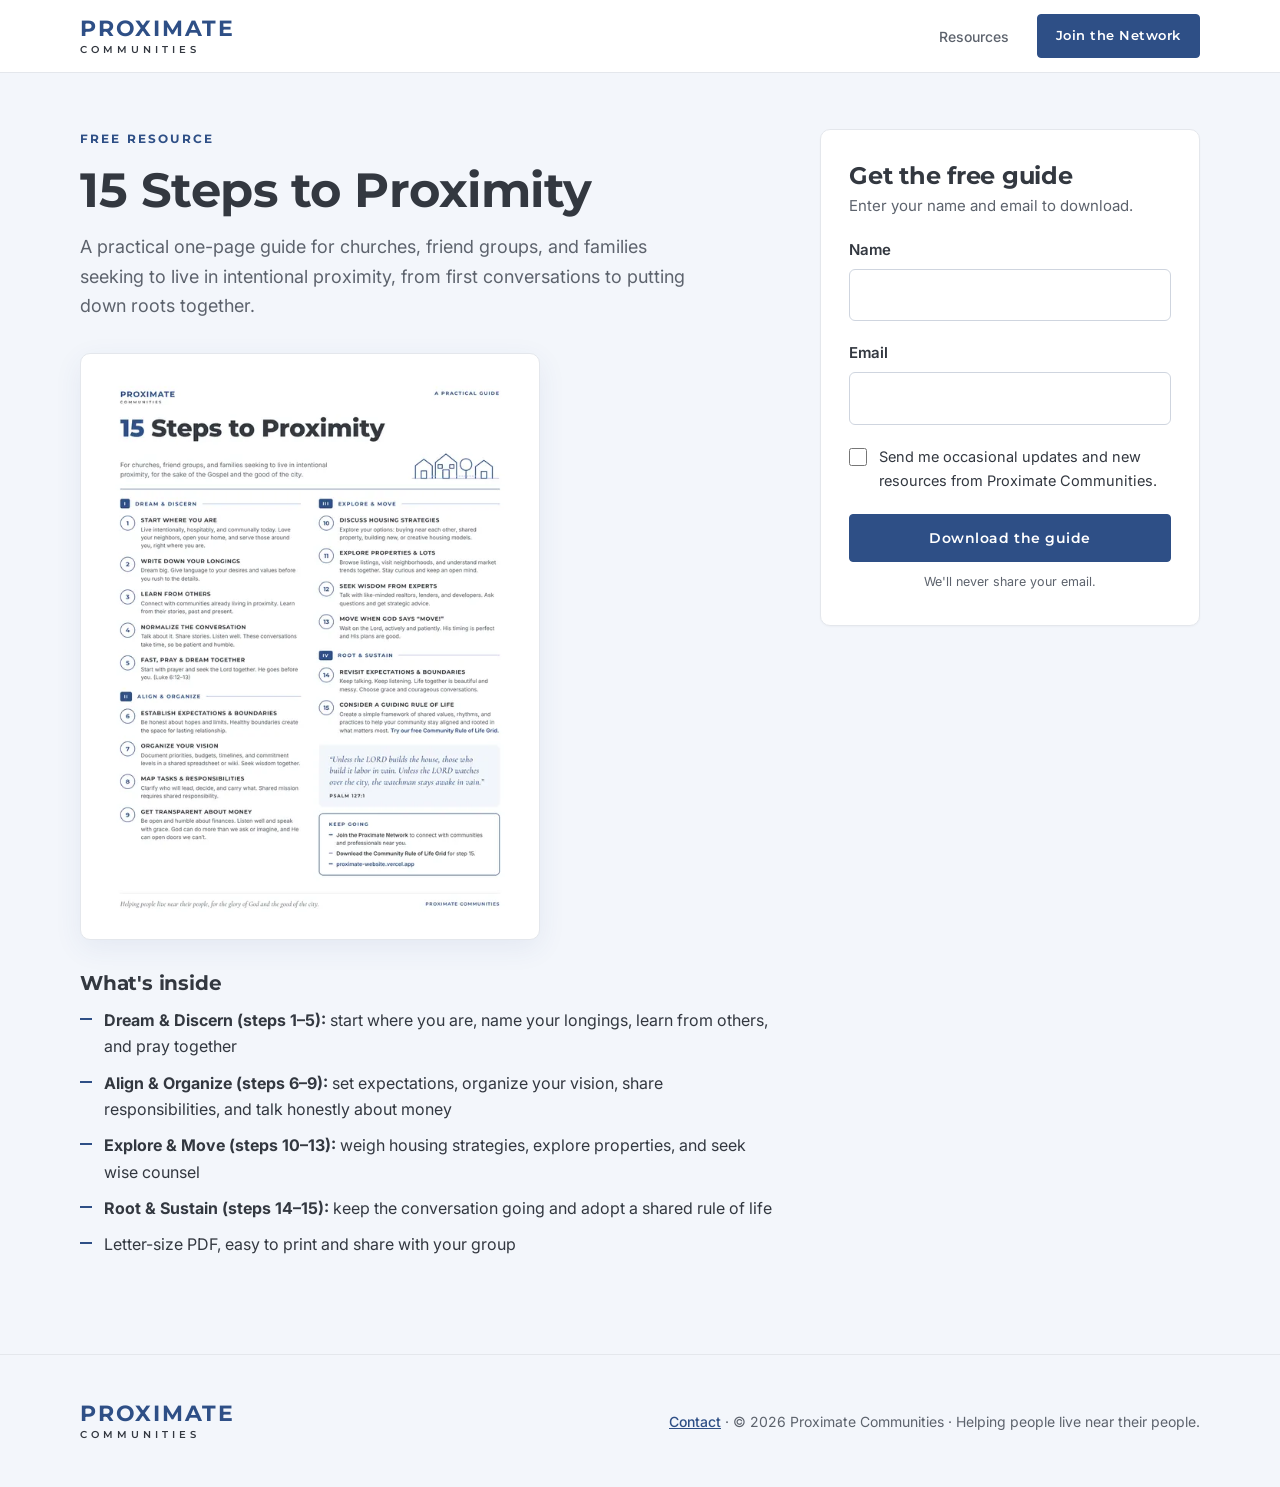
==== 15-steps.html @ 7f366dc0 "Add gated 15 Steps to Proximity guide and link resources together Co-Authored-By: Claude Opus 5.5 <n" ====
<!DOCTYPE html>
<html lang="en">
<head>
  <meta charset="UTF-8">
  <meta name="viewport" content="width=device-width, initial-scale=1">
  <title>15 Steps to Proximity | Proximate Communities</title>
  <meta name="description" content="A free one-page guide for churches, friend groups, and families moving from wanting community to living near one another.">

  <link rel="preconnect" href="https://fonts.googleapis.com">
  <link rel="preconnect" href="https://fonts.gstatic.com" crossorigin>
  <link href="https://fonts.googleapis.com/css2?family=Cormorant+Garamond:ital,wght@1,500&family=Inter:wght@400;500;600&family=Montserrat:wght@600;700&display=swap" rel="stylesheet">
  <link rel="stylesheet" href="styles.css">
</head>

<body class="join-page">

  <header class="site-header">
    <div class="wrap nav">
      <a href="index.html" class="wordmark" aria-label="Proximate Communities home">
        <span class="main">PROXIMATE</span>
        <span class="sub">COMMUNITIES</span>
      </a>
      <ul class="nav-links">
        <li class="hide-md"><a href="index.html#resources">Resources</a></li>
        <li><a href="join.html" class="btn btn-primary">Join the Network</a></li>
      </ul>
    </div>
  </header>

  <main class="wrap lm-layout">
    <section class="lm-info">
      <span class="label">Free resource</span>
      <h1>15 Steps to Proximity</h1>
      <p class="lead">A practical one-page guide for churches, friend groups, and families seeking to live in intentional proximity, from first conversations to putting down roots together.</p>

      <figure class="lm-preview lm-preview-portrait">
        <img src="images/15-steps-preview.webp" width="560" height="725"
             alt="Preview of the 15 Steps to Proximity guide, organized in four phases">
      </figure>

      <h2 class="lm-sub">What's inside</h2>
      <ul class="lm-list">
        <li><strong>Dream &amp; Discern (steps 1&ndash;5):</strong> start where you are, name your longings, learn from others, and pray together</li>
        <li><strong>Align &amp; Organize (steps 6&ndash;9):</strong> set expectations, organize your vision, share responsibilities, and talk honestly about money</li>
        <li><strong>Explore &amp; Move (steps 10&ndash;13):</strong> weigh housing strategies, explore properties, and seek wise counsel</li>
        <li><strong>Root &amp; Sustain (steps 14&ndash;15):</strong> keep the conversation going and adopt a shared rule of life</li>
        <li>Letter-size PDF, easy to print and share with your group</li>
      </ul>
    </section>

    <aside class="form-card lm-card">
      <form class="gate-form" data-resource="15-steps" data-done="lmDone" novalidate>
        <h2>Get the free guide</h2>
        <p class="lm-card-sub">Enter your name and email to download.</p>
        <div class="trap" aria-hidden="true"><label>Leave this empty <input type="text" name="website_url" tabindex="-1" autocomplete="off"></label></div>
        <label class="field">Name <input type="text" name="name" maxlength="100" autocomplete="name" required></label>
        <label class="field">Email <input type="email" name="email" maxlength="254" autocomplete="email" required></label>
        <label class="check"><input type="checkbox" name="wants_updates">
          <span>Send me occasional updates and new resources from Proximate Communities.</span>
        </label>
        <p class="form-error" role="alert" hidden></p>
        <button type="submit" class="btn btn-primary lm-btn">Download the guide</button>
        <p class="lm-fine">We'll never share your email.</p>
      </form>

      <div id="lmDone" class="lm-done" hidden>
        <span class="label">Your download is starting</span>
        <h2>Thank you!</h2>
        <p>If it doesn't start automatically, use the button below. The link works for 10 minutes.</p>
        <a class="btn btn-primary download-again" href="#">Download the guide</a>
        <div class="lm-next">
          <p>Ready to find others pursuing proximity near you?</p>
          <a href="join.html">Join the Proximate Network &rarr;</a>
          <p style="margin-top:12px">Planning step 15?</p>
          <a href="rule-of-life.html">Get the Community Rule of Life Grid &rarr;</a>
        </div>
      </div>
    </aside>
  </main>

  <footer class="site-footer">
    <div class="wrap">
      <a href="index.html" class="wordmark" aria-label="Proximate Communities home">
        <span class="main">PROXIMATE</span>
        <span class="sub">COMMUNITIES</span>
      </a>
      <span><a href="contact.html" class="footer-link">Contact</a> · © 2026 Proximate Communities · Helping people live near their people.</span>
    </div>
  </footer>

  <script src="js/lead-magnet.js"></script>
</body>
</html>
---- styles.css ----
/* =========================================================
   PROXIMATE COMMUNITIES — shared styles for every page
   Brand colors and fonts live in the :root block below.
   ========================================================= */

:root {
  --navy: #2E4F86;
  --navy-dark: #233d69;
  --charcoal: #333840;
  --light-blue: #AFC0E4;
  --pale-blue: #DCE4F3;
  --stone: #EAE6DF;
  --white: #FFFFFF;
  --muted: #5d636d;
  --line: #e4e7ec;

  --font-head: "Montserrat", "Helvetica Neue", Arial, sans-serif;
  --font-body: "Inter", system-ui, -apple-system, sans-serif;
  --font-quote: "Cormorant Garamond", Georgia, serif;

  --max: 1160px;
  --radius: 10px;
}

* { box-sizing: border-box; margin: 0; padding: 0; }
html { scroll-behavior: smooth; }

body {
  font-family: var(--font-body);
  color: var(--charcoal);
  background: var(--white);
  font-size: 17px;
  line-height: 1.65;
  -webkit-font-smoothing: antialiased;
}

img { max-width: 100%; height: auto; display: block; }
a { color: inherit; }

h1, h2, h3, h4 {
  font-family: var(--font-head);
  color: var(--charcoal);
  line-height: 1.15;
  letter-spacing: -0.01em;
}
h1 { font-weight: 700; }
h2 { font-weight: 700; font-size: clamp(28px, 3.6vw, 40px); }
h3 { font-weight: 600; font-size: 19px; }

.wrap { max-width: var(--max); margin: 0 auto; padding: 0 20px; }

/* Small uppercase label above headings */
.label {
  font-family: var(--font-head);
  font-size: 12px;
  font-weight: 700;
  letter-spacing: 0.18em;
  text-transform: uppercase;
  color: var(--navy);
  margin-bottom: 14px;
  display: block;
}

.lead { font-size: 19px; color: var(--muted); }

/* ---------- Buttons ---------- */
.btn {
  display: inline-block;
  font-family: var(--font-head);
  font-weight: 600;
  font-size: 14px;
  letter-spacing: 0.04em;
  padding: 14px 26px;
  border-radius: 4px;
  text-decoration: none;
  white-space: nowrap;
  transition: background 0.2s, color 0.2s, border-color 0.2s;
}
.btn-primary { background: var(--navy); color: var(--white); border: 1.5px solid var(--navy); }
.btn-primary:hover { background: var(--navy-dark); border-color: var(--navy-dark); }
.btn-outline { border: 1.5px solid var(--navy); color: var(--navy); }
.btn-outline:hover { background: var(--pale-blue); }
.btn-light { background: var(--white); color: var(--navy); border: 1.5px solid var(--white); }
.btn-light:hover { background: var(--pale-blue); }

/* ---------- Header ---------- */
.site-header {
  position: sticky; top: 0; z-index: 50;
  background: rgba(255, 255, 255, 0.95);
  backdrop-filter: blur(8px);
  border-bottom: 1px solid var(--line);
}
.nav { display: flex; align-items: center; justify-content: space-between; height: 72px; gap: 20px; }
.wordmark { text-decoration: none; display: flex; flex-direction: column; line-height: 1; }
.wordmark .main {
  font-family: var(--font-head); font-weight: 700; font-size: 22px;
  letter-spacing: 0.08em; color: var(--navy);
}
.wordmark .sub {
  font-family: var(--font-head); font-weight: 600; font-size: 9.5px;
  letter-spacing: 0.42em; color: var(--charcoal); margin-top: 5px;
}
.nav-links { display: flex; align-items: center; gap: 28px; list-style: none; }
.nav-links a:not(.btn) {
  text-decoration: none; font-size: 14px; font-weight: 500; color: var(--muted);
}
.nav-links a:not(.btn):hover { color: var(--navy); }
.nav-links .btn { padding: 10px 18px; font-size: 13px; }

/* ---------- Sections ---------- */
.section { padding: 104px 0; }
.section-tight { padding: 72px 0; }
.bg-stone { background: var(--stone); }
.bg-pale { background: #F3F6FB; }
.bg-navy { background: var(--navy); color: var(--white); }
.bg-navy h2, .bg-navy h3 { color: var(--white); }
.bg-navy .label { color: var(--light-blue); }

.section-head { max-width: 720px; margin-bottom: 56px; }
.section-head.center { margin-left: auto; margin-right: auto; text-align: center; }
.section-head h2 { margin-bottom: 18px; }

/* ---------- Hero ---------- */
.hero { padding: 88px 0 0; text-align: center; }
.hero h1 { font-size: clamp(38px, 6vw, 68px); max-width: 900px; margin: 0 auto 22px; }
.hero .lead { max-width: 640px; margin: 0 auto 36px; }
.hero .actions { display: flex; gap: 12px; justify-content: center; flex-wrap: wrap; }
.service-line {
  margin-top: 36px;
  display: flex; justify-content: center; flex-wrap: wrap; gap: 6px 0;
  font-family: var(--font-head); font-size: 12px; font-weight: 600;
  letter-spacing: 0.14em; text-transform: uppercase; color: var(--muted);
}
.service-line span { padding: 0 16px; border-left: 1px solid var(--light-blue); }
.service-line span:first-child { border-left: 0; }
.hero-art { margin-top: 48px; }
.hero-art img { width: 100%; max-width: 1240px; margin: 0 auto; }

/* ---------- Problem diagram ---------- */
.compare { display: grid; grid-template-columns: 1fr 1fr; gap: 28px; }
.compare-card {
  border: 1px solid var(--line); border-radius: var(--radius);
  padding: 28px; background: var(--white);
}
.compare-card svg { width: 100%; height: auto; margin-bottom: 18px; }
.compare-card h3 { margin-bottom: 6px; }
.compare-card p { color: var(--muted); font-size: 15px; }
.tag {
  display: inline-block; font-family: var(--font-head); font-size: 11px; font-weight: 700;
  letter-spacing: 0.14em; text-transform: uppercase; padding: 5px 10px; border-radius: 3px;
  margin-bottom: 14px;
}
.tag-grey { background: var(--stone); color: var(--muted); }
.tag-blue { background: var(--pale-blue); color: var(--navy); }

.points { display: grid; grid-template-columns: repeat(3, 1fr); gap: 28px; margin-top: 44px; }
.point { border-top: 2px solid var(--navy); padding-top: 16px; }
.point p { font-weight: 500; }

/* ---------- Vision ---------- */
.split { display: grid; grid-template-columns: 1fr 1.1fr; gap: 64px; align-items: center; }
.split img { border-radius: var(--radius); }
.checklist { list-style: none; display: grid; grid-template-columns: 1fr 1fr; gap: 12px 24px; margin-top: 28px; }
.checklist li { padding-left: 26px; position: relative; font-weight: 500; }
.checklist li::before {
  content: ""; position: absolute; left: 0; top: 9px; width: 12px; height: 2px; background: var(--navy);
}

/* ---------- Four marks + 4 Ps ---------- */
.grid-4 { display: grid; grid-template-columns: repeat(4, 1fr); gap: 20px; }
.mark-card { background: var(--white); border-radius: var(--radius); padding: 28px 24px; }
.mark-card .num {
  font-family: var(--font-head); font-weight: 700; font-size: 13px; color: var(--light-blue);
  letter-spacing: 0.1em; margin-bottom: 18px; display: block;
}
.mark-card h3 { text-transform: uppercase; letter-spacing: 0.08em; font-size: 16px; color: var(--navy); margin-bottom: 8px; }
.mark-card p { color: var(--muted); font-size: 15px; }

.four-ps {
  margin-top: 40px; display: grid; grid-template-columns: auto repeat(4, 1fr);
  align-items: stretch; border: 1px solid #d6d1c8; border-radius: var(--radius); overflow: hidden;
  background: var(--white);
}
.four-ps .title {
  background: var(--navy); color: var(--white); padding: 22px 26px;
  font-family: var(--font-head); font-weight: 700; font-size: 12px; letter-spacing: 0.16em;
  text-transform: uppercase; display: flex; align-items: center;
}
.four-ps .p {
  padding: 22px; text-align: center; border-left: 1px solid var(--line);
  font-family: var(--font-head); font-weight: 600; font-size: 15px; letter-spacing: 0.1em;
  text-transform: uppercase; color: var(--charcoal);
}

/* ---------- Pathways ---------- */
.pathways { display: grid; grid-template-columns: 1fr auto 1fr auto 1fr; gap: 16px; align-items: stretch; }
.pathway {
  border: 1px solid var(--line); border-radius: var(--radius); padding: 30px 26px; background: var(--white);
}
.pathway svg { width: 100%; height: 120px; margin-bottom: 20px; }
.pathway h3 { text-transform: uppercase; letter-spacing: 0.08em; font-size: 16px; color: var(--navy); margin-bottom: 8px; }
.pathway p { color: var(--muted); font-size: 15px; }
.arrow { display: flex; align-items: center; color: var(--light-blue); font-size: 24px; }
.not-sure {
  margin-top: 28px; text-align: center; color: var(--muted); font-size: 16px;
}
.not-sure strong { color: var(--charcoal); }

/* ---------- How it works ---------- */
.steps { display: grid; grid-template-columns: repeat(5, 1fr); gap: 0; counter-reset: step; }
.step { padding: 0 20px 0 0; position: relative; }
.step .dot {
  width: 44px; height: 44px; border-radius: 50%; border: 2px solid var(--light-blue);
  display: flex; align-items: center; justify-content: center;
  font-family: var(--font-head); font-weight: 700; font-size: 14px; color: var(--white);
  background: var(--navy); position: relative; z-index: 1; margin-bottom: 20px;
}
.step::before {
  content: ""; position: absolute; top: 22px; left: 44px; right: 0; height: 1px;
  background: rgba(175, 192, 228, 0.5);
}
.step:last-child::before { display: none; }
.step h3 { font-size: 16px; margin-bottom: 8px; }
.step p { font-size: 14.5px; color: rgba(255, 255, 255, 0.78); }

/* ---------- Network ---------- */
.network { display: grid; grid-template-columns: 1fr 1fr; gap: 24px; }
.network-card {
  border-radius: var(--radius); padding: 44px 40px; display: flex; flex-direction: column;
}
.network-card.communities { background: var(--pale-blue); }
.network-card.pros { background: var(--stone); }
.network-card h3 { font-size: clamp(22px, 2.4vw, 28px); font-weight: 700; margin-bottom: 14px; text-wrap: balance; }
.network-card p { color: var(--muted); margin-bottom: 18px; }
.network-card ul { list-style: none; margin-bottom: 30px; flex-grow: 1; }
.network-card li { padding: 7px 0; border-bottom: 1px solid rgba(46, 79, 134, 0.12); font-size: 15px; }
.network-card .btn { align-self: flex-start; }

/* ---------- Resources ---------- */
.resource {
  border: 1px solid var(--line); border-radius: var(--radius); padding: 26px 24px;
  display: flex; flex-direction: column;
}
.resource h3 { font-size: 17px; margin-bottom: 8px; }
.resource p { color: var(--muted); font-size: 15px; flex-grow: 1; margin-bottom: 18px; }
.soon {
  font-family: var(--font-head); font-size: 11px; font-weight: 700; letter-spacing: 0.14em;
  text-transform: uppercase; color: var(--navy);
}

/* ---------- Quote ---------- */
.quote { text-align: center; }
.quote blockquote {
  font-family: var(--font-quote); font-style: italic; font-weight: 500;
  font-size: clamp(30px, 4vw, 46px); line-height: 1.25; color: var(--navy);
  max-width: 860px; margin: 0 auto;
}

/* ---------- Join ---------- */
.join { text-align: center; }
.join h2 { color: var(--white); margin-bottom: 18px; }
.join p { color: rgba(255, 255, 255, 0.82); max-width: 620px; margin: 0 auto 32px; font-size: 18px; }
.join .actions { display: flex; gap: 12px; justify-content: center; flex-wrap: wrap; }
.join .note { margin-top: 22px; font-size: 14px; color: var(--light-blue); }

/* ---------- Footer ---------- */
.site-footer { padding: 48px 0; border-top: 1px solid var(--line); font-size: 14px; color: var(--muted); }
.site-footer .wrap { display: flex; justify-content: space-between; align-items: center; flex-wrap: wrap; gap: 16px; }

/* ---------- Tablets ---------- */
@media (max-width: 980px) {
  .nav-links li.hide-md { display: none; }
  .split, .compare, .network { grid-template-columns: 1fr; }
  .split { gap: 40px; }
  .grid-4 { grid-template-columns: 1fr 1fr; }
  .pathways { grid-template-columns: 1fr; }
  .arrow { justify-content: center; transform: rotate(90deg); }
  .steps { grid-template-columns: 1fr; gap: 28px; }
  .step { display: grid; grid-template-columns: 44px 1fr; gap: 0 18px; padding: 0; }
  .step .dot { grid-row: span 2; margin: 0; }
  .step::before { top: 44px; bottom: -28px; left: 22px; right: auto; width: 1px; height: auto; }
  .four-ps { grid-template-columns: 1fr 1fr; }
  .four-ps .title { grid-column: 1 / -1; justify-content: center; }
  .four-ps .p:nth-child(2), .four-ps .p:nth-child(4) { border-left: 0; }
  .four-ps .p { border-top: 1px solid var(--line); }
}

/* ---------- Phones ---------- */
@media (max-width: 620px) {
  body { font-size: 16px; }
  .section { padding: 72px 0; }
  .nav-links li:not(:last-child) { display: none; }
  .wordmark .main { font-size: 19px; }
  .points, .grid-4, .checklist { grid-template-columns: 1fr; }
  .service-line span { padding: 0 10px; }
  .network-card { padding: 32px 26px; }
}

/* Placeholder buttons shown before sign-up opens */
.btn.is-disabled { opacity: 0.55; cursor: default; pointer-events: none; }

/* =========================================================
   JOIN PAGE — multi-step intake form
   ========================================================= */
[hidden] { display: none !important; }

.join-page { background: #F3F6FB; }
.form-shell { max-width: 760px; margin: 0 auto; padding: 64px 20px 96px; }
.form-intro { text-align: center; margin-bottom: 36px; }
.form-intro h1 { font-size: clamp(30px, 4.4vw, 44px); margin-bottom: 14px; }
.form-intro .lead { font-size: 17px; max-width: 600px; margin: 0 auto; }

.form-card {
  background: var(--white); border: 1px solid var(--line); border-radius: var(--radius);
  padding: 40px; box-shadow: 0 1px 2px rgba(51, 56, 64, 0.04);
}
.progress { height: 4px; background: var(--pale-blue); border-radius: 4px; overflow: hidden; }
.progress-fill { height: 100%; width: 25%; background: var(--navy); transition: width 0.3s; }
.step-count {
  font-family: var(--font-head); font-size: 11px; font-weight: 700; letter-spacing: 0.14em;
  text-transform: uppercase; color: var(--muted); margin: 12px 0 28px;
}

.form-step { border: 0; }
.form-step legend {
  font-family: var(--font-head); font-weight: 700; font-size: 24px; color: var(--charcoal);
  margin-bottom: 24px; padding: 0;
}

.field {
  display: flex; flex-direction: column; gap: 6px; margin-bottom: 20px;
  font-size: 15px; font-weight: 600; color: var(--charcoal); flex: 1;
}
.field.narrow { max-width: 340px; }
.field-row { display: flex; gap: 16px; }
.optional { font-weight: 400; color: var(--muted); }

.field input, .field select, .field textarea {
  font: inherit; font-weight: 400; font-size: 16px; color: var(--charcoal);
  border: 1.5px solid #cfd5df; border-radius: 6px; padding: 12px 14px; background: var(--white);
  width: 100%;
}
.field textarea { resize: vertical; min-height: 96px; }
.field input:focus, .field select:focus, .field textarea:focus,
.choice input:focus-visible + .choice-body, .pill input:focus-visible + span, .scale input:focus-visible + span {
  outline: 2px solid var(--light-blue); outline-offset: 1px; border-color: var(--navy);
}

.q { font-size: 15px; font-weight: 600; margin: 4px 0 10px; }

/* Big choice cards (step 1) */
.choice-grid { display: grid; grid-template-columns: 1fr 1fr; gap: 16px; }
.choice { cursor: pointer; }
.choice input { position: absolute; opacity: 0; pointer-events: none; }
.choice-body {
  display: flex; flex-direction: column; gap: 8px; height: 100%;
  border: 1.5px solid #cfd5df; border-radius: var(--radius); padding: 24px;
  transition: border-color 0.2s, background 0.2s;
}
.choice-body strong { font-family: var(--font-head); font-size: 17px; color: var(--navy); }
.choice-body span { color: var(--muted); font-size: 15px; }
.choice:hover .choice-body { border-color: var(--navy); }
.choice input:checked + .choice-body { border-color: var(--navy); background: var(--pale-blue); }

/* Pill-style options */
.pill-group { display: flex; flex-wrap: wrap; gap: 10px; margin-bottom: 24px; }
.pill { cursor: pointer; }
.pill input { position: absolute; opacity: 0; pointer-events: none; }
.pill span {
  display: inline-block; border: 1.5px solid #cfd5df; border-radius: 999px; padding: 9px 16px;
  font-size: 15px; transition: all 0.2s;
}
.pill:hover span { border-color: var(--navy); }
.pill input:checked + span { background: var(--navy); border-color: var(--navy); color: var(--white); }

/* Readiness scale */
.scale { display: grid; grid-template-columns: repeat(5, 1fr); gap: 0; border: 1.5px solid #cfd5df; border-radius: 6px; overflow: hidden; }
.scale label { cursor: pointer; }
.scale input { position: absolute; opacity: 0; pointer-events: none; }
.scale span {
  display: block; text-align: center; padding: 12px 4px; font-size: 14px; font-weight: 500;
  border-left: 1px solid #cfd5df; transition: background 0.2s;
}
.scale label:first-child span { border-left: 0; }
.scale label:hover span { background: #F3F6FB; }
.scale input:checked + span { background: var(--navy); color: var(--white); }
.scale-ends { display: flex; justify-content: space-between; font-size: 12px; color: var(--muted); margin: 6px 0 24px; }

/* Consent */
.consent { border-top: 1px solid var(--line); padding-top: 20px; margin-top: 4px; }
.check { display: flex; gap: 12px; align-items: flex-start; font-size: 14.5px; margin-bottom: 14px; cursor: pointer; }
.check input { width: 18px; height: 18px; margin-top: 3px; accent-color: var(--navy); flex-shrink: 0; }

.form-error { background: #fbeeee; color: #8a2a2a; border-radius: 6px; padding: 12px 14px; font-size: 14.5px; margin-top: 12px; }
.form-nav { display: flex; justify-content: space-between; gap: 12px; margin-top: 28px; }
.form-nav #nextBtn, .form-nav #submitBtn { margin-left: auto; }
.form-nav button { cursor: pointer; font-family: var(--font-head); background-color: var(--white); }
.form-nav .btn-primary { background-color: var(--navy); }
.form-nav .btn-primary:hover { background-color: var(--navy-dark); }
.form-nav .btn-outline:hover { background-color: var(--pale-blue); }
.form-nav button:disabled { opacity: 0.6; cursor: wait; }

.trap { position: absolute; left: -9999px; width: 1px; height: 1px; overflow: hidden; }

.thanks { text-align: center; padding: 24px 0; }
.thanks h2 { margin-bottom: 14px; }
.thanks .lead { max-width: 520px; margin: 0 auto 28px; font-size: 17px; }

@media (max-width: 620px) {
  .form-card { padding: 26px 20px; }
  .choice-grid, .field-row { grid-template-columns: 1fr; flex-direction: column; gap: 0; }
  .choice-grid { gap: 12px; }
  .scale span { font-size: 12px; padding: 12px 2px; }
}

/* Problem section stats */
.point .stat {
  display: block; font-family: var(--font-head); font-weight: 700; font-size: 40px;
  color: var(--navy); line-height: 1; margin: 18px 0 6px;
}
.point .stat-note { display: block; font-size: 14.5px; color: var(--muted); }
.turn {
  margin-top: 48px; text-align: center; font-family: var(--font-quote); font-style: italic;
  font-weight: 500; font-size: clamp(24px, 3vw, 32px); color: var(--navy);
}
.sources { margin-top: 28px; text-align: center; font-size: 12px; color: var(--muted); }
.sources a { color: var(--muted); }

/* Longer quote: slightly smaller type and an attribution line */
.quote blockquote { font-size: clamp(24px, 3vw, 34px); line-height: 1.35; max-width: 900px; }
.quote-cite {
  margin-top: 22px; font-family: var(--font-head); font-size: 12px; font-weight: 700;
  letter-spacing: 0.16em; text-transform: uppercase; color: var(--charcoal);
}
.quote-cite span { color: var(--muted); font-weight: 600; letter-spacing: 0.08em; text-transform: none; font-family: var(--font-body); font-size: 13px; }

/* Map & connections opt-ins on the join form */
.map-optins { margin-top: 18px; padding-top: 16px; border-top: 1px dashed var(--line); }
.optin-title { font-family: var(--font-head); font-weight: 700; font-size: 14px; color: var(--charcoal); margin-bottom: 12px; }
.optin-nested { margin-left: 30px; transition: opacity 0.2s; }
.optin-nested.is-off { opacity: 0.45; }
.optin-nested .field { margin-top: 4px; font-size: 14.5px; }
.pill input[type=checkbox] { position: absolute; opacity: 0; pointer-events: none; }

/* Contact page + footer link */
.form-note { font-size: 14px; color: var(--muted); margin: -4px 0 8px; }
.form-note a, .footer-link { color: var(--navy); font-weight: 500; }

/* =========================================================
   Lead magnet (gated resource) pages
   ========================================================= */
.lm-layout { display: grid; grid-template-columns: 1fr 380px; gap: 48px; align-items: start; padding-top: 56px; padding-bottom: 96px; }
.lm-info h1 { font-size: clamp(32px, 4.4vw, 48px); margin-bottom: 14px; }
.lm-info .lead { font-size: 18px; max-width: 620px; }
.lm-preview { margin: 32px 0; border: 1px solid var(--line); border-radius: var(--radius); background: var(--white); padding: 14px; box-shadow: 0 8px 28px rgba(46, 79, 134, 0.08); }
.lm-preview img { width: 100%; height: auto; }
.lm-sub { font-size: 20px; margin-bottom: 12px; }
.lm-list { list-style: none; display: grid; gap: 10px; }
.lm-list li { padding-left: 24px; position: relative; font-size: 16px; }
.lm-list li::before { content: ""; position: absolute; left: 0; top: 11px; width: 12px; height: 2px; background: var(--navy); }
.lm-card { position: sticky; top: 96px; padding: 32px 28px; }
.lm-card h2 { font-size: 24px; margin-bottom: 4px; }
.lm-card-sub { color: var(--muted); font-size: 15px; margin-bottom: 20px; }
.lm-btn { width: 100%; text-align: center; cursor: pointer; margin-top: 8px; }
.lm-btn:disabled { opacity: 0.6; cursor: wait; }
.lm-fine { font-size: 12.5px; color: var(--muted); text-align: center; margin-top: 10px; }
.lm-done h2 { font-size: 26px; margin-bottom: 8px; }
.lm-done p { color: var(--muted); font-size: 15px; margin-bottom: 18px; }
.lm-next { margin-top: 26px; padding-top: 18px; border-top: 1px solid var(--line); }
.lm-next p { margin-bottom: 6px; color: var(--charcoal); }
.lm-next a { color: var(--navy); font-weight: 600; }

/* Featured resource on the home page */
.feature-resource {
  display: grid; grid-template-columns: 1.1fr 1fr; gap: 40px; align-items: center;
  background: var(--white); border: 1px solid var(--line); border-radius: var(--radius);
  padding: 32px; margin-bottom: 24px;
}
.feature-resource img { width: 100%; height: auto; border: 1px solid var(--line); border-radius: 6px; }
.feature-resource h3 { font-size: clamp(22px, 2.6vw, 30px); font-weight: 700; margin: 6px 0 12px; }
.feature-resource p { color: var(--muted); margin-bottom: 22px; }

@media (max-width: 900px) {
  .lm-layout { grid-template-columns: 1fr; gap: 32px; padding-top: 40px; }
  .lm-card { position: static; }
  .feature-resource { grid-template-columns: 1fr; gap: 24px; padding: 24px; }
}

/* Portrait previews and clickable resource cards */
.lm-preview-portrait { max-width: 460px; }
a.resource-live { text-decoration: none; color: inherit; border-color: var(--light-blue); background: var(--white); transition: border-color 0.2s, box-shadow 0.2s; }
a.resource-live:hover { border-color: var(--navy); box-shadow: 0 6px 20px rgba(46, 79, 134, 0.10); }
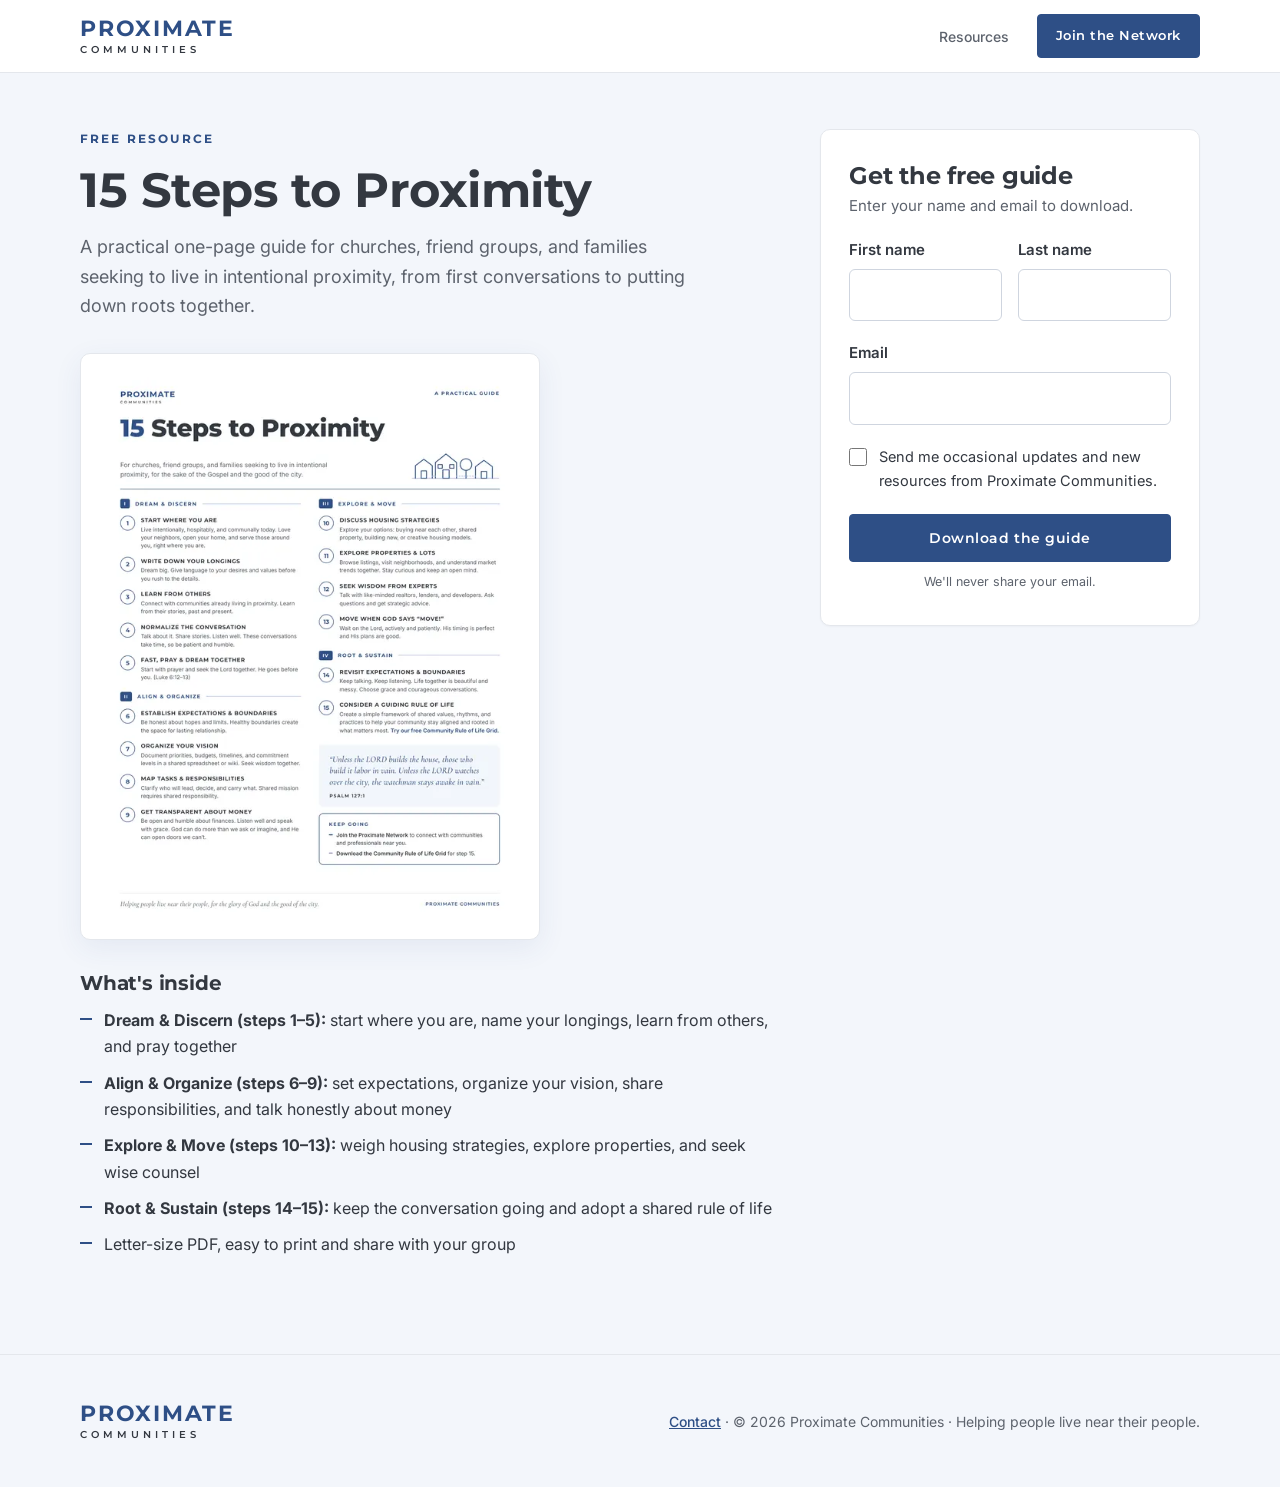
==== commit bd077bf4: "Resource downloads: first/last name fields and in-page pop-up on home Resources Co-Authored-By: Clau" ====
--- a/15-steps.html
+++ b/15-steps.html
@@ -53,7 +53,10 @@
         <h2>Get the free guide</h2>
         <p class="lm-card-sub">Enter your name and email to download.</p>
         <div class="trap" aria-hidden="true"><label>Leave this empty <input type="text" name="website_url" tabindex="-1" autocomplete="off"></label></div>
-        <label class="field">Name <input type="text" name="name" maxlength="100" autocomplete="name" required></label>
+        <div class="field-row">
+          <label class="field">First name <input type="text" name="first_name" maxlength="100" autocomplete="given-name" required></label>
+          <label class="field">Last name <input type="text" name="last_name" maxlength="100" autocomplete="family-name" required></label>
+        </div>
         <label class="field">Email <input type="email" name="email" maxlength="254" autocomplete="email" required></label>
         <label class="check"><input type="checkbox" name="wants_updates">
           <span>Send me occasional updates and new resources from Proximate Communities.</span>
--- a/styles.css
+++ b/styles.css
@@ -490,3 +490,11 @@
 .lm-preview-portrait { max-width: 460px; }
 a.resource-live { text-decoration: none; color: inherit; border-color: var(--light-blue); background: var(--white); transition: border-color 0.2s, box-shadow 0.2s; }
 a.resource-live:hover { border-color: var(--navy); box-shadow: 0 6px 20px rgba(46, 79, 134, 0.10); }
+
+/* Shared pop-up (home page downloads) */
+.modal { position: fixed; inset: 0; z-index: 100; background: rgba(51,56,64,0.45); display: flex; align-items: center; justify-content: center; padding: 16px; }
+.modal-box { position: relative; background: var(--white); border-radius: var(--radius); padding: 32px 28px 26px; width: 100%; max-width: 480px; max-height: 92vh; overflow: auto; }
+.modal-box h2 { font-size: 24px; margin-bottom: 4px; }
+.modal-close { position: absolute; top: 12px; right: 12px; border: 0; background: none; cursor: pointer; color: var(--muted); font-size: 24px; line-height: 1; padding: 4px 8px; border-radius: 4px; }
+.modal-close:hover { background: #F3F6FB; color: var(--charcoal); }
+@media (max-width: 620px) { .modal-box .field-row { flex-direction: column; gap: 0; } }
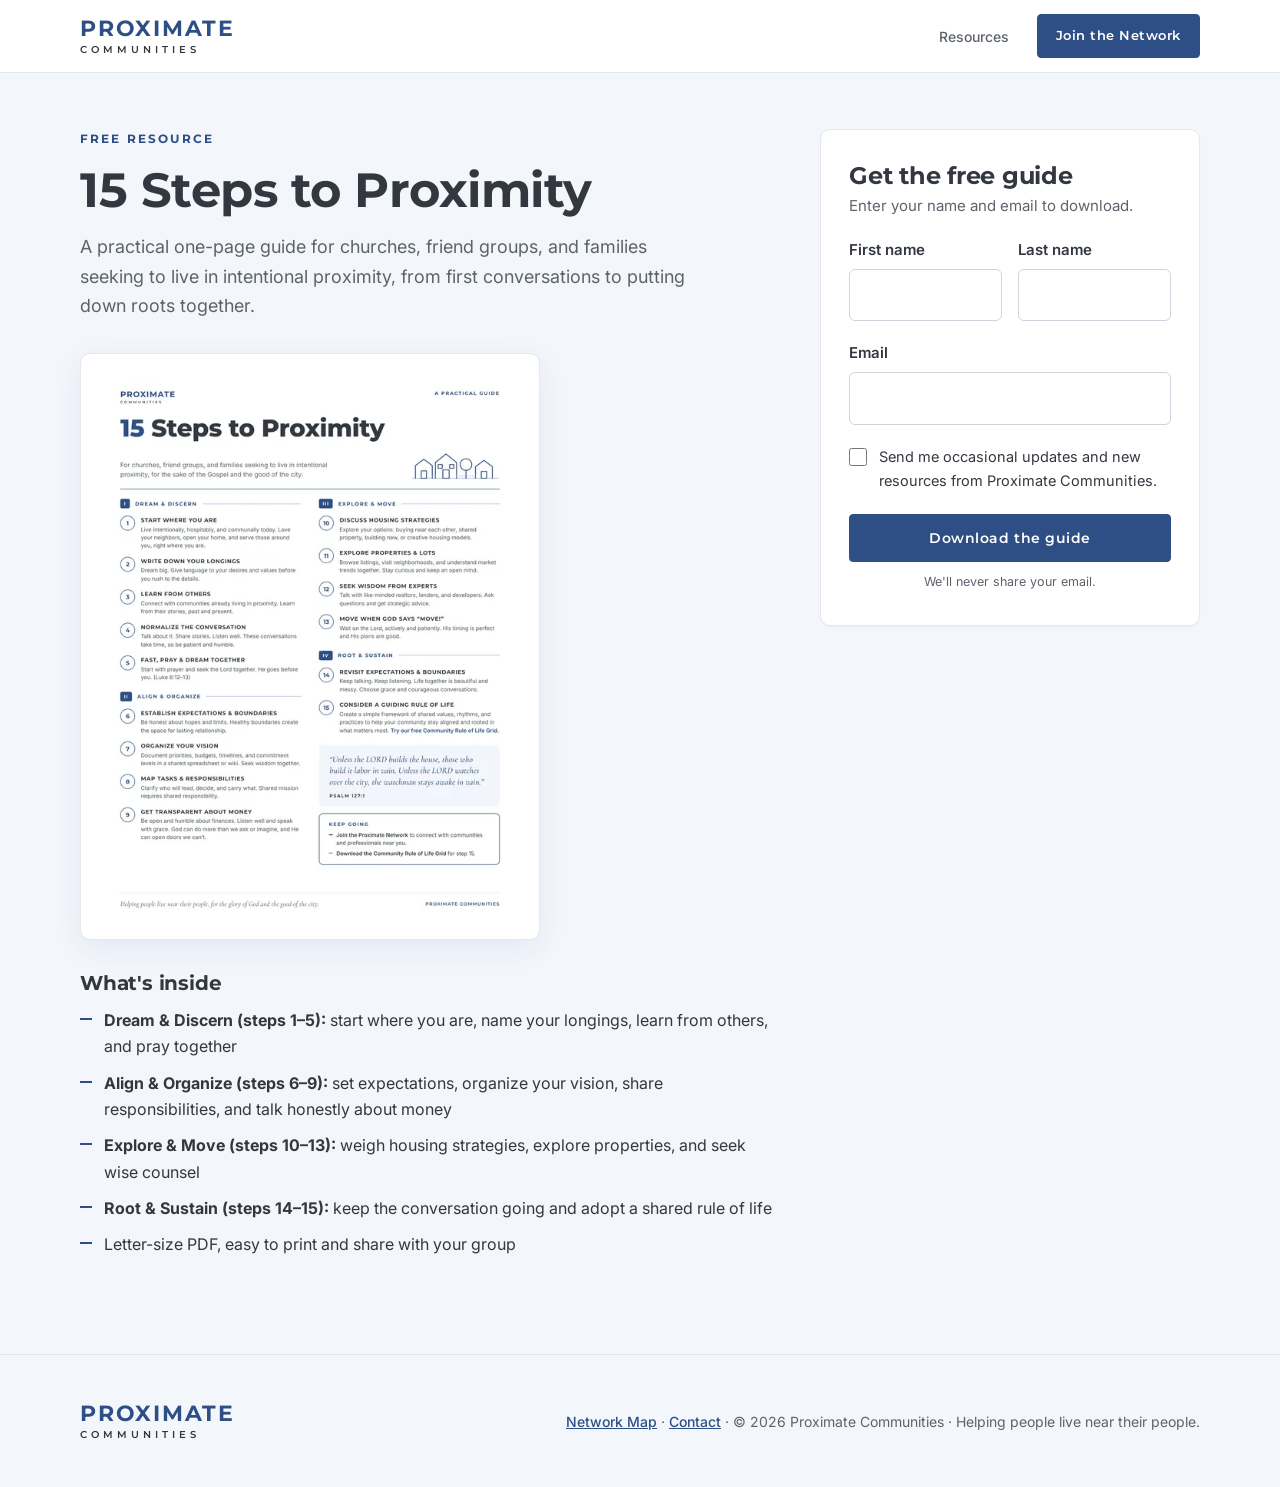
==== commit d7760377: "Make Network Map public: menu link, footer links, and home page promo section Co-Authored-By: Claude" ====
--- a/15-steps.html
+++ b/15-steps.html
@@ -87,7 +87,7 @@
         <span class="main">PROXIMATE</span>
         <span class="sub">COMMUNITIES</span>
       </a>
-      <span><a href="contact.html" class="footer-link">Contact</a> · © 2026 Proximate Communities · Helping people live near their people.</span>
+      <span><a href="map.html" class="footer-link">Network Map</a> · <a href="contact.html" class="footer-link">Contact</a> · © 2026 Proximate Communities · Helping people live near their people.</span>
     </div>
   </footer>
 
--- a/styles.css
+++ b/styles.css
@@ -498,3 +498,22 @@
 .modal-close { position: absolute; top: 12px; right: 12px; border: 0; background: none; cursor: pointer; color: var(--muted); font-size: 24px; line-height: 1; padding: 4px 8px; border-radius: 4px; }
 .modal-close:hover { background: #F3F6FB; color: var(--charcoal); }
 @media (max-width: 620px) { .modal-box .field-row { flex-direction: column; gap: 0; } }
+
+/* Resource card kicker + Substack embed */
+.res-kicker { display: block; font-family: var(--font-head); font-size: 10.5px; font-weight: 700; letter-spacing: 0.14em; text-transform: uppercase; color: var(--muted); margin-bottom: 8px; }
+.substack-frame { border: 1px solid var(--line); border-radius: 8px; overflow: hidden; background: var(--white); margin: 8px 0 4px; }
+.substack-frame iframe { display: block; width: 100%; border: 0; background: var(--white); }
+.lm-fine a { color: var(--navy); font-weight: 600; }
+
+/* Network map promo (home page) */
+.map-promo { background: var(--white); border-top: 1px solid var(--line); }
+.map-split { grid-template-columns: 1fr 1.15fr; }
+.map-features { list-style: none; margin: 24px 0 30px; display: grid; gap: 12px; }
+.map-features li { padding-left: 26px; position: relative; font-size: 16px; }
+.map-features li::before { content: ""; position: absolute; left: 0; top: 7px; width: 10px; height: 10px; border-radius: 50%; border: 2.5px solid var(--navy); background: var(--white); }
+.map-actions { display: flex; gap: 12px; flex-wrap: wrap; }
+.map-illustration { position: relative; display: block; background: #F3F6FB; border: 1px solid var(--line); border-radius: var(--radius); padding: 22px; text-decoration: none; transition: box-shadow 0.2s, border-color 0.2s; }
+.map-illustration:hover { border-color: var(--light-blue); box-shadow: 0 8px 28px rgba(46, 79, 134, 0.10); }
+.map-illustration img { width: 100%; height: auto; }
+.map-chip { position: absolute; right: 16px; bottom: 14px; background: var(--white); border: 1px solid var(--line); border-radius: 999px; padding: 6px 14px; font-family: var(--font-head); font-size: 12px; font-weight: 600; color: var(--navy); }
+@media (max-width: 980px) { .map-split { grid-template-columns: 1fr; } }
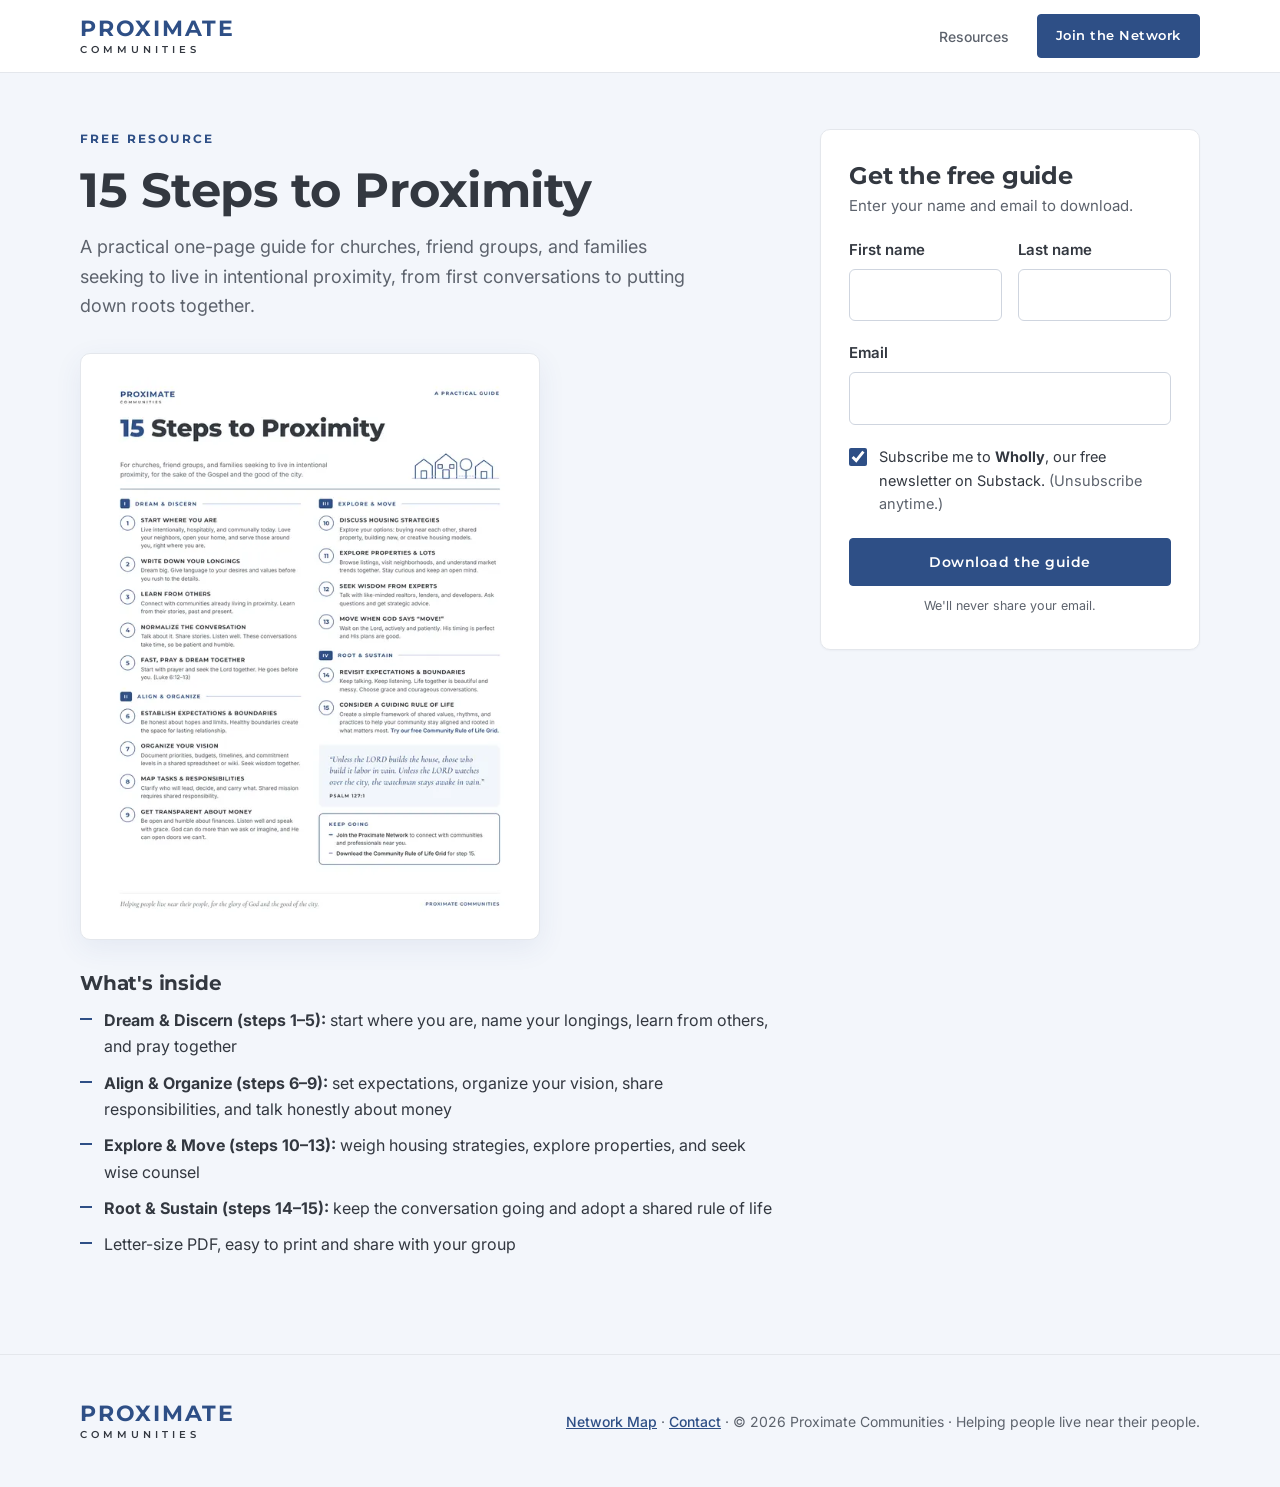
==== commit 0b65c8be: "Form tweaks, names on map, community name/website, Wholly opt-in on all forms Co-Authored-By: Claude" ====
--- a/15-steps.html
+++ b/15-steps.html
@@ -58,8 +58,8 @@
           <label class="field">Last name <input type="text" name="last_name" maxlength="100" autocomplete="family-name" required></label>
         </div>
         <label class="field">Email <input type="email" name="email" maxlength="254" autocomplete="email" required></label>
-        <label class="check"><input type="checkbox" name="wants_updates">
-          <span>Send me occasional updates and new resources from Proximate Communities.</span>
+        <label class="check"><input type="checkbox" name="wants_updates" checked>
+          <span>Subscribe me to <strong>Wholly</strong>, our free newsletter on Substack. <span class="optional">(Unsubscribe anytime.)</span></span>
         </label>
         <p class="form-error" role="alert" hidden></p>
         <button type="submit" class="btn btn-primary lm-btn">Download the guide</button>
